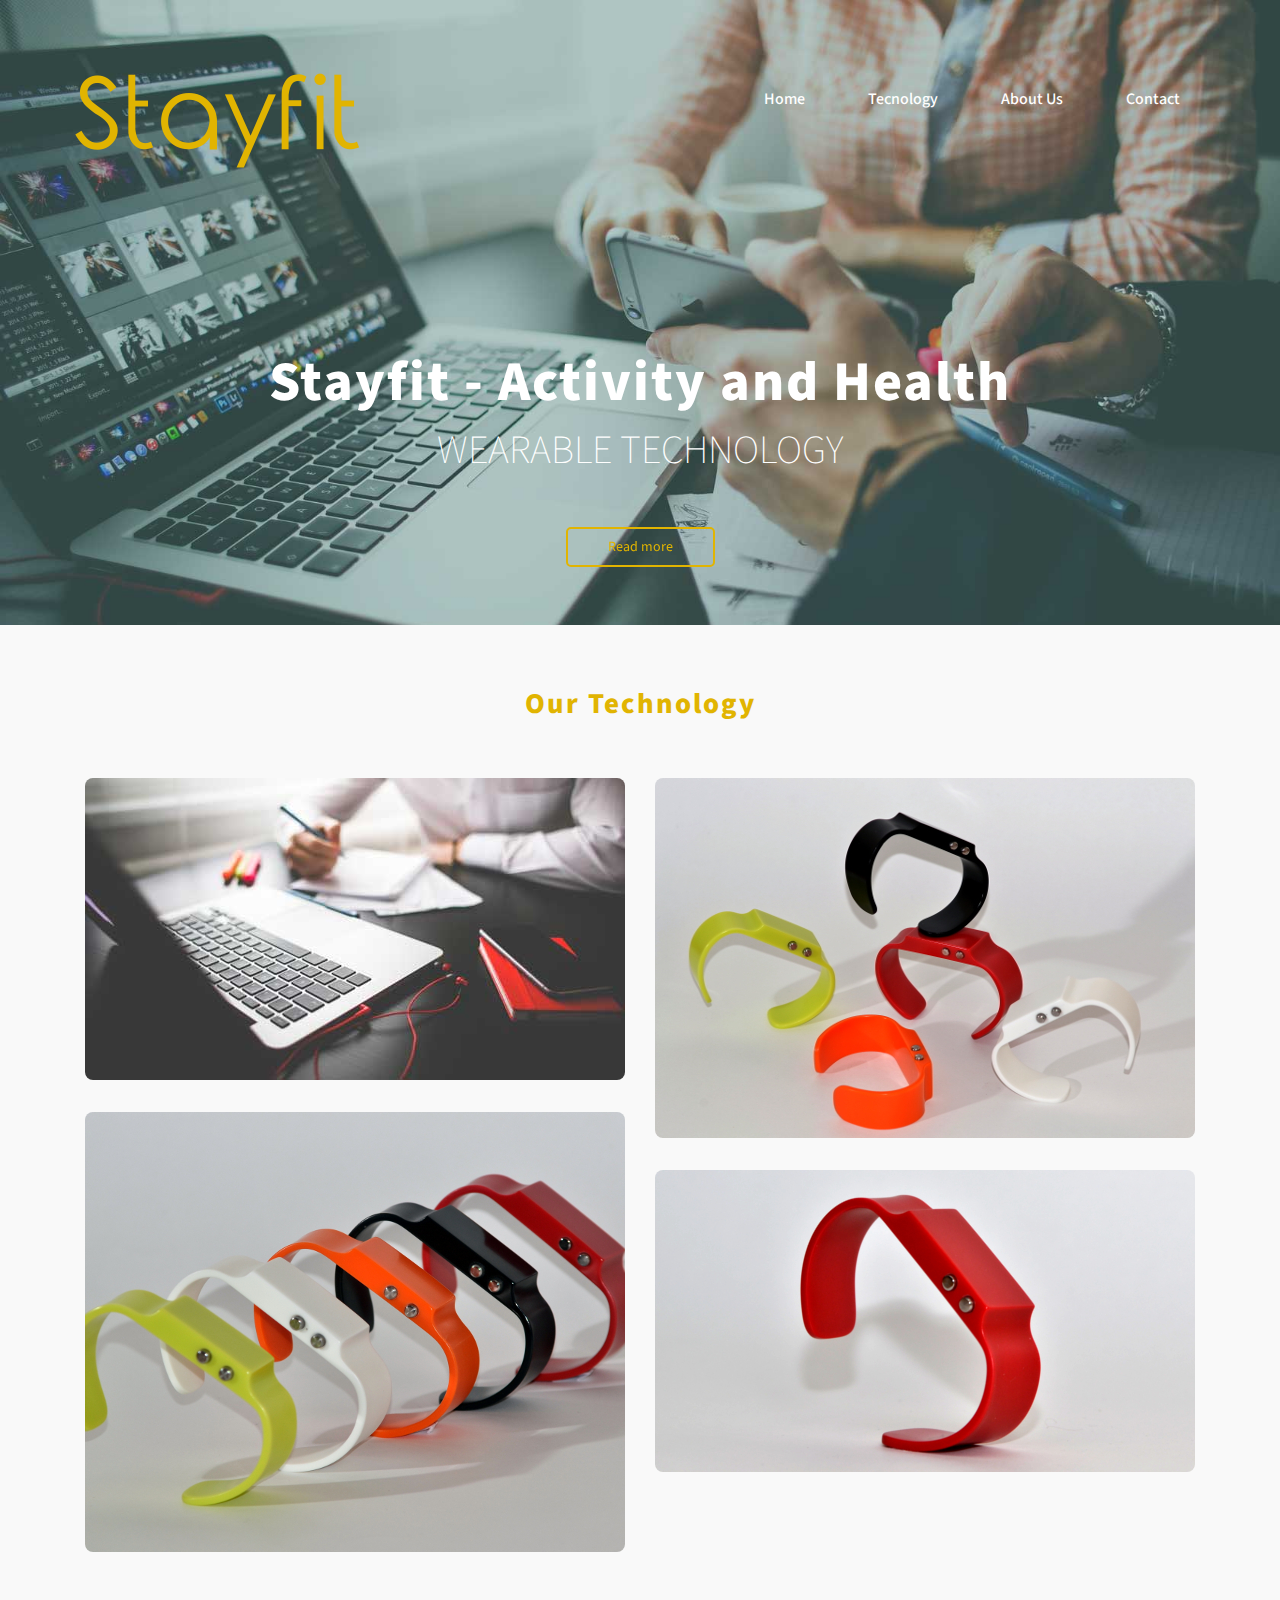
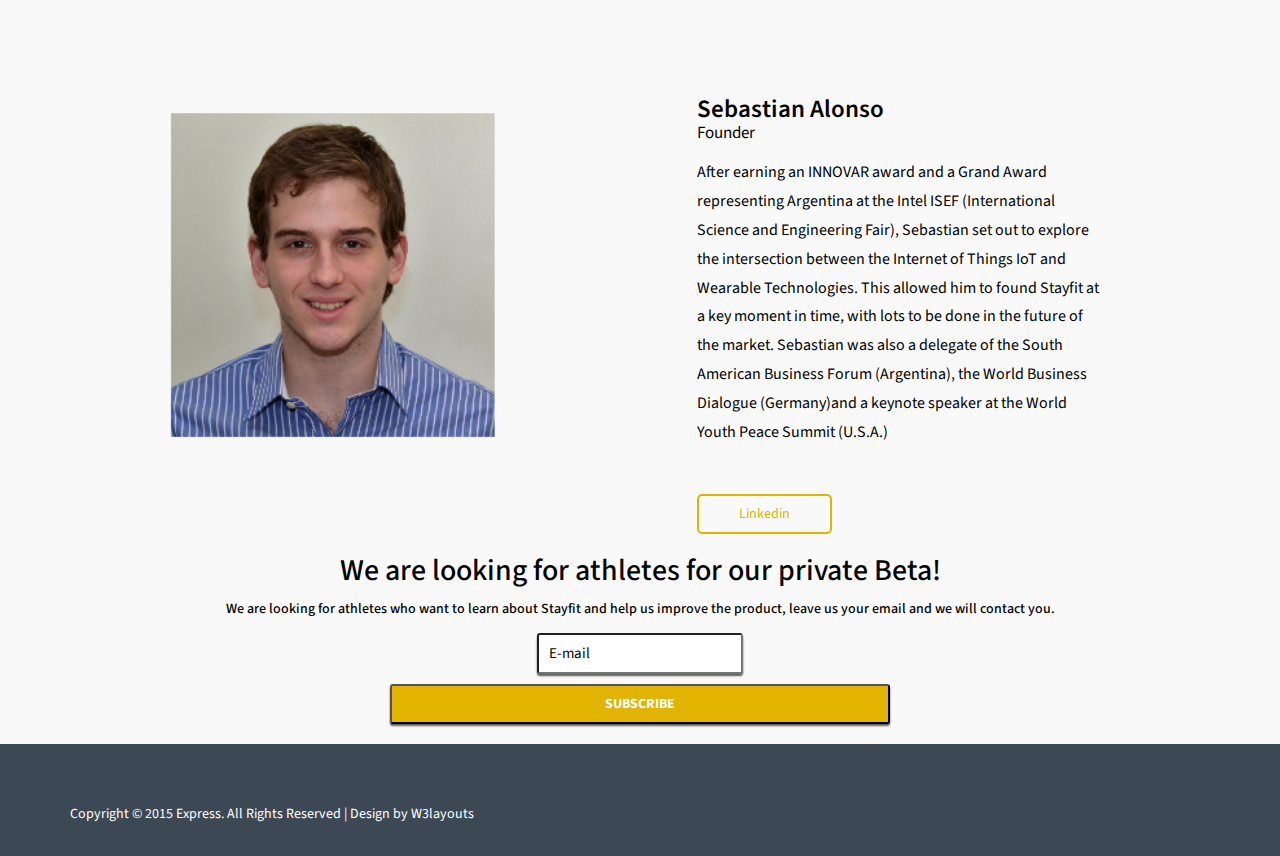
==== en.html @ 43229e10 "kept translating" ====
<!--
Author: W3layouts
Author URL: http://w3layouts.com
License: Creative Commons Attribution 3.0 Unported
License URL: http://creativecommons.org/licenses/by/3.0/
-->
<!DOCTYPE html>
<html>
<head>
<title>Stayfit - Wearable Technology</title>
<link href="css/bootstrap.css" rel="stylesheet" type="text/css" media="all" />
<link href="css/style.css" rel="stylesheet" type="text/css" media="all" />
<link href='http://fonts.googleapis.com/css?family=Source+Sans+Pro:200,300,400,600,700,900,200italic,300italic,400italic,600italic,700italic,900italic' rel='stylesheet' type='text/css'>
<!-- js -->
<script src="js/jquery-1.11.1.min.js"></script>
<!-- //js -->
<!-- for-mobile-apps -->
<meta name="viewport" content="width=device-width, initial-scale=1">
<meta http-equiv="Content-Type" content="text/html; charset=utf-8" />
<meta name="keywords" content="Express Responsive web template, Bootstrap Web Templates, Flat Web Templates, Andriod Compatible web template, 
Smartphone Compatible web template, free webdesigns for Nokia, Samsung, LG, SonyErricsson, Motorola web design" />
<script type="application/x-javascript"> addEventListener("load", function() { setTimeout(hideURLbar, 0); }, false);
		function hideURLbar(){ window.scrollTo(0,1); } </script>
<!-- //for-mobile-apps -->
<!-- start-smoth-scrolling -->
<script type="text/javascript" src="js/move-top.js"></script>
<script type="text/javascript" src="js/easing.js"></script>
<script type="text/javascript">
	jQuery(document).ready(function($) {
		$(".scroll").click(function(event){		
			event.preventDefault();
			$('html,body').animate({scrollTop:$(this.hash).offset().top},1000);
		});
	});
</script>
<!-- start-smoth-scrolling -->
</head>
<body>
<!-- banner -->
	<div class="banner">
		<div class="container">
			<div class="header">
				<div class="logo">
					<a href="index.html"><img src="images/logo.png" alt=" " /></a>
				</div>
				<div class="logo-right">
					<span class="menu"><img src="images/menu.png" alt=" "/></span>
						<nav class="cl-effect-1">
							<ul class="nav1">
								<li class="cap"><a href="index.html" class="act">Home</a></li>
								<li><a href="#portfolio" class="scroll">Tecnology</a></li>
								<li><a href="#about" class="scroll">About Us</a></li>
								<li><a href="#contact" class="scroll">Contact</a></li>
							</ul>
						</nav>
				</div>
				<div class="clearfix"> </div>
			</div>
			<!-- script for menu -->
					<script> 
						$( "span.menu" ).click(function() {
						$( "ul.nav1" ).slideToggle( 300, function() {
						 // Animation complete.
						});
						});
					</script>
				<!-- //script for menu -->
			<div class="banner-info">
				<h1>Stayfit - Activity and Health</h1>
				<p>Wearable Technology</p>
				<div class="read">
					<a href="#" class="hvr-rectangle-out">Read more</a>
				</div>
			</div>
		</div>
	</div>
<!-- //banner -->
<!-- portfolio -->
	<div id="portfolio" class="portfolio">
		<div class="container">
			<h2>Our Technology</h2>
			<div class="portfolio-grids">
				<div class="col-md-6 portfolio-grid">	
					<div class="portfolio-grid1">
					<a class="b-link-stripe b-animate-go"  title="">
						<img class="one" src="images/1.jpg" alt=" " title="Science Laboratory" />
						<div class="b-wrapper">
							<h2 class="b-animate b-from-left    b-delay03 ">
								<div class="text-info">
									<h4>Community</h4>
									<p>Study your performance and set challenges with our Android app. Through our platform you can run together with your team of friends and compete in the best exclusive tracks of Stayfit!</p>
								</div>
							</h2>
						</div>
					</a>
					</div>
					<div class="portfolio-grid1">
					<a class="b-link-stripe b-animate-go"  title="">
						<img class="one" src="images/4.jpg" alt=" " title="Science Laboratory" />
						<div class="b-wrapper">
							<h2 class="b-animate b-from-left    b-delay03 ">
								<div class="text-info text-info4">
									<h4>Laufzeit Philosophy</h4>
									<p>We understand that you need to trust your tech when out for a run. We know the situation and prepare all of our products with the highest quality standards so you can always trust them.</p>
								</div>
							</h2>
						</div>
					</a>
					</div>
				</div>
				<div class="col-md-6 portfolio-grid">
					<div class="portfolio-grid1">
					<a class="b-link-stripe b-animate-go"  title="">
						<img class="one" src="images/2.jpg" alt=" " title="Science Laboratory" />
						<div class="b-wrapper">
							<h2 class="b-animate b-from-left    b-delay03 ">
								<div class="text-info text-info2 Forest">
									<h4>Technology for Every Day</h4>
									<p>Our wristbands have every sensor needed for you to understand your activities to the fullest. From accelerometers through cardiac activity sensors, Stayfit is the ideal partner for your physical activity, sleep quality and much more.</p>
								</div>
							</h2>
						</div>
					</a>
					</div>
					<div class="portfolio-grid1">
					<a class="b-link-stripe b-animate-go"  title="">
						<img class="one" src="images/3.jpg" alt=" " title="Science Laboratory" />
						<div class="b-wrapper">
							<h2 class="b-animate b-from-left    b-delay03 ">
								<div class="text-info asd">
									<h4>Design and Simplicity</h4>
									<p>Our mission from the beggining was to keep an eye on what truly matters and remove all that is unnecessary. Stayfit is not a watch. Stayfit is partner of a more intelligent life where we take complete control of our health.</p>
								</div>
							</h2>
						</div>
					</a>
					</div>
				</div>
				<div class="clearfix"> </div>
			</div>
		</div>
	</div>
<link rel="stylesheet" href="css/swipebox.css">
	<script src="js/jquery.swipebox.min.js"></script> 
		<script type="text/javascript">
			jQuery(function($) {
				$(".swipebox").swipebox();
			});
		</script>
<!-- //portfolio -->
<!-- about -->
	<div id="about" class="about">
		<div class="container">
			<div class="about-info">
				<h3>Sebastian Alonso
					<span>Founder</span></h3>
				<p>After earning an INNOVAR award and a Grand Award representing Argentina at the Intel ISEF (International Science and Engineering Fair), Sebastian set out to explore the intersection between the Internet of Things IoT and Wearable Technologies. This allowed him to found Stayfit at a key moment in time, with lots to be done in the future of the market. Sebastian was also a delegate of the South American Business Forum (Argentina), the World Business Dialogue (Germany)and a keynote speaker at the World Youth Peace Summit (U.S.A.)</p>
				<div class="read">
					<a href="https://ar.linkedin.com/in/alonsebastian" class="hvr-rectangle-out scroll">Linkedin</a>
				</div>
			</div>
		</div>
	</div>
<!-- //about -->
<!-- Begin MailChimp Signup Form -->
<div id="optin" style="width: 100%; margin:0 auto">
<form action="//alonsebastian.us11.list-manage.com/subscribe/post?u=c02262a2a8865c7e4fb84cb01&amp;id=b937e9f103" method="post" id="mc-embedded-subscribe-form" name="mc-embedded-subscribe-form" class="validate" target="_blank" novalidate>
    <div id="mc_embed_signup_scroll">
<center>
	<h2>We are looking for athletes for our private Beta!</h2>
	<h5 style="padding-top: 15px; padding-bottom:15px; width:80%;">We are looking for athletes who want to learn about Stayfit and help us improve the product, leave us your email and we will contact you.</h3>
	<input type="email" value="E-mail" name="EMAIL" class="email" id="mce-EMAIL" onfocus="if(this.value==this.defaultValue)this.value='';" onblur="if(this.value=='')this.value=this.defaultValue;">

		<div class="response" id="mce-error-response" style="display:none"></div>
		<div class="response" id="mce-success-response" style="display:none"></div>

    <div style="position: absolute; left: -5000px;"><input type="text" name="b_c02262a2a8865c7e4fb84cb01_b937e9f103" tabindex="-1" value=""></div>
    <div class="clear"><input type="submit" value="Subscribe" name="subscribe" id="mc-embedded-subscribe" class="button"></div>
    </div>
</center>
</form>
</div>

<!--End mc_embed_signup-->
<!-- footer -->
	<div class="footer">
		<div class="container">
			<div class="footer-left">
				<p>Copyright © 2015 Express. All Rights Reserved | Design by<a href="http://w3layouts.com/"> W3layouts</a></p>
			</div>
<!--
			<div class="footer-right">
				<ul>
					<li><a href="#" class="twitter"> </a></li>
					<li><a href="#" class="in"> </a></li>
					<li><a href="#" class="dribble"> </a></li>
					<li><a href="#" class="be"> </a></li>
				</ul>
			</div>
-->
			<div class="clearfix"> </div>
		</div>
	</div>
<!-- //footer -->
<!-- here stars scrolling icon -->
	<script type="text/javascript">
		$(document).ready(function() {
			/*
				var defaults = {
				containerID: 'toTop', // fading element id
				containerHoverID: 'toTopHover', // fading element hover id
				scrollSpeed: 1200,
				easingType: 'linear' 
				};
			*/
								
			$().UItoTop({ easingType: 'easeOutQuart' });
								
			});
	</script>
<!-- //here ends scrolling icon -->
</body>
</html>
---- css/style.css ----
/*--
Author: W3layouts
Author URL: http://w3layouts.com
License: Creative Commons Attribution 3.0 Unported
License URL: http://creativecommons.org/licenses/by/3.0/
--*/
html, body{
    font-size: 100%;
	background:	#fff;
	font-family: 'Source Sans Pro', sans-serif;
}
body a{
	transition: 0.5s all ease;
	-webkit-transition: 0.5s all ease;
	-moz-transition: 0.5s all ease;
	-o-transition: 0.5s all ease;
	-ms-transition: 0.5s all ease;
}
h1,h2,h3,h4,h5,h6{
	margin:0;			   
}
p{
	margin:0;
}
ul,label{
	margin:0;
	padding:0;
}
body a:hover{
	text-decoration:none;
}
/*-- banner --*/
.banner{
	background:url(../images/banner.jpg) no-repeat 0px 0px;
	background-size:cover;
	-webkit-background-size:cover;
	-moz-background-size:cover;
	-ms-background-size:cover;
	-o-background-size:cover;
	min-height:625px;
}
.header{
	padding:2em 0;
}
.logo{
	float:left
}
.logo a{
	display:block;
}
.logo-right{
	float:right;
}
.logo-right span{
	display:none;
}
.logo-right ul{
	padding:3.5em 0 0 0em;
	margin:0;
}
.logo-right ul li{
	display:inline-block;
	margin:0 15px;
}
.logo-right ul li a{
	font-size:16px;
	text-decoration:none;
	color:#fff;
	font-weight:500;
	
}
.logo-right ul li a:hover{
	color: #e1b401;
	text-decoration:none;
}
.banner-info{
	padding:8em 0 0;
	text-align:center;
}
.banner-info h1{
	font-size: 3.5em;
	margin: 0;
	color: #fff;
	
	font-weight: 800;
	letter-spacing: 2px;
}
.banner-info p{
	font-size: 2.5em;
	margin: .2em 0 0;
	color: #fff;
	
	text-transform: uppercase;
	font-weight: 100;
}
.read{
	margin:3em 0 0;
}
.read a{
	padding: 8px 40px;
	color: #e1b401;
	font-size: 14px;
	text-decoration:none;
	border:2px solid #e1b401;
	border-radius:5px;
	-webkit-border-radius:5px;
	-moz-border-radius:5px;
	-o-border-radius:5px;
	-ms-border-radius:5px;
	
}
.read a:hover{
	text-decoration:none;
	color:#fff;
}
/*-- effect for nav --*/
.cl-effect-1 a::before,
.cl-effect-1 a::after {
	display: inline-block;
	opacity: 0;
	-webkit-transition: -webkit-transform 0.3s, opacity 0.2s;
	-moz-transition: -moz-transform 0.3s, opacity 0.2s;
	transition: transform 0.3s, opacity 0.2s;
}

.cl-effect-1 a::before {
	margin-right: 10px;
	content: '[';
	-webkit-transform: translateX(20px);
	-moz-transform: translateX(20px);
	transform: translateX(20px);
}

.cl-effect-1 a::after {
	margin-left: 10px;
	content: ']';
	-webkit-transform: translateX(-20px);
	-moz-transform: translateX(-20px);
	transform: translateX(-20px);
}

.cl-effect-1 a:hover::before,
.cl-effect-1 a:hover::after,
.cl-effect-1 a:focus::before,
.cl-effect-1 a:focus::after {
	opacity: 1;
	-webkit-transform: translateX(0px);
	-moz-transform: translateX(0px);
	transform: translateX(0px);
}
/*-- //effect --*/
/* Rectangle Out */
.hvr-rectangle-out {
  display: inline-block;
  vertical-align: middle;
  -webkit-transform: translateZ(0);
  transform: translateZ(0);
  box-shadow: 0 0 1px rgba(0, 0, 0, 0);
  -webkit-backface-visibility: hidden;
  backface-visibility: hidden;
  -moz-osx-font-smoothing: grayscale;
  position: relative;
  background:none;
  -webkit-transition-property: color;
  transition-property: color;
  -webkit-transition-duration: 0.3s;
  transition-duration: 0.3s;
}
.hvr-rectangle-out:before {
  content: "";
  position: absolute;
  z-index: -1;
  top: 0;
  left: 0;
  right: 0;
  bottom: 0;
  background:#e1b401;
  -webkit-transform: scale(0);
  transform: scale(0);
  -webkit-transition-property: transform;
  transition-property: transform;
  -webkit-transition-duration: 0.3s;
  transition-duration: 0.3s;
  -webkit-transition-timing-function: ease-out;
  transition-timing-function: ease-out;
	border-radius:5px;
	-webkit-border-radius:5px;
	-moz-border-radius:5px;
	-o-border-radius:5px;
	-ms-border-radius:5px;
}
.hvr-rectangle-out:hover, .hvr-rectangle-out:focus, .hvr-rectangle-out:active {
  color: white;
}
.hvr-rectangle-out:hover:before, .hvr-rectangle-out:focus:before, .hvr-rectangle-out:active:before {
  -webkit-transform: scale(1);
  transform: scale(1);
}
/*-- //banner --*/
/*-- portfolio --*/
.portfolio{
	padding:4em 0;
	background:#f9f9f9;
}
.portfolio h2,.contact h2{
	color:#e1b401;
	font-size:1.8em;
	text-align:center;
	margin:0 0 2em;
	
	font-weight: 800;
	letter-spacing: 2px;
}
.portfolio-grid img{
	width:100%;
	border-radius:8px;
	-webkit-border-radius:8px;
	-moz-border-radius:8px;
	-o-border-radius:8px;
	-ms-border-radius:8px;
}
.portfolio-grid1:nth-child(2){
	margin:2em 0 0;
}
.portfolio-grid1:nth-child(4){
	margin:2em 0 0;
}
/* lt-ie9 */
.b-link-stripe:hover .b-line{
	visibility:visible;
}
.b-link-stripe .b-line1{
	left:0;
}
.b-link-stripe .b-line2{
	left:20%;
	transition-delay:0.1s !important;
	-moz-transition-delay:0.1s !important;
	-ms-transition-delay:0.1s !important;
	-o-transition-delay:0.1s !important;
	-webkit-transition-delay:0.1s !important;
}
.b-link-stripe .b-line3{
	left:40%;
	transition-delay:0.2s !important;
	-moz-transition-delay:0.2s !important;
	-ms-transition-delay:0.2s !important;
	-o-transition-delay:0.2s !important;
	-webkit-transition-delay:0.2s !important;
}
.b-link-stripe .b-line4{
	left:60%;
	transition-delay:0.3s !important;
	-moz-transition-delay:0.3s !important;
	-ms-transition-delay:0.3s !important;
	-o-transition-delay:0.3s !important;
	-webkit-transition-delay:0.3s !important;
}
.b-link-stripe .b-line5{
	left:80%;
	transition-delay:0.4s !important;
	-moz-transition-delay:0.4s !important;
	-ms-transition-delay:0.4s !important;
	-o-transition-delay:0.4s !important;
	-webkit-transition-delay:0.4s !important;
}
.b-link-stripe:hover .b-line{
	opacity:1;
}

/*----- Strip -----*/
.b-link-stripe{
	position:relative;
	display:flex;
	vertical-align:top;
	font-weight: 300;
	overflow:hidden;
}
.b-link-stripe .b-wrapper{
	position:absolute;
	width:100%;
	height:100%;
	top:0;
	left:0;
	overflow:hidden;
}
.b-link-stripe .b-line{
	position:absolute;
	top:0;
	bottom:0;
	width:20%;
	background:rgba(15, 207, 140, 0.9);
	transition:all 0.5s linear;
	-moz-transition:all 0.5s linear;
	-ms-transition:all 0.5s linear;
	-o-transition:all 0.5s linear;
	-webkit-transition:all 0.5s linear;
	opacity:0;
	visibility:hidden;	/* lt-ie9 */
}
/*-- portfolio-img --*/
.b-animate-go{
	text-decoration:none;
}
.b-animate{
	transition: all 0.5s;
	-moz-transition: all 0.5s;
	-ms-transition: all 0.5s;
	-o-transition: all 0.5s;
	-webkit-transition: all 0.5s;
	visibility: hidden;
	
}
.b-animate img{
	margin-top:-40px;
	display: -webkit-inline-box;
}
/* lt-ie9 */
.b-animate-go:hover .b-animate{
	visibility:visible;
}
.b-from-left{
	position:relative;
	left:-100%;
}
.b-animate-go:hover .b-from-left{
	left:0;
}
.b-wrapper:hover {
	background:rgba(225, 180, 1, 0.64);
	transition: 0.5s all;
	-webkit-transition: 0.5s all;
	-o-transition: 0.5s all;
	-moz-transition: 0.5s all;
	-ms-transition: 0.5s all;
}
.text-info{
	padding:3.5em 0 0;
}
.text-info1{
	padding:8.5em 0 0;
}
.text-info4{
	padding:6.9em 0 0;
}
.text-info2{
	padding:5.5em 0 0;
}
.text-info h4{
	color: #fff;
	font-size: 27px;
	letter-spacing: 0px;
	margin: 0 0 0.3em;
	
	font-weight: 600;
}
.text-info p{
	color: #fff;
	font-size: 13px;
	margin: 0;
	
	font-weight: 400;
	letter-spacing: 0px;
}
/*-- //portfolio --*/
/*-- about --*/
.about{
	background:url(../images/5.jpg) no-repeat 0px 0px;
	background-size:cover;
	-webkit-background-size:cover;
	-moz-background-size:cover;
	-ms-background-size:cover;
	-o-background-size:cover;
	min-height:500px;
}
.about-info{
	margin: 5em 0em 0 0em;
	float: right;
	width: 45%;
}
.about h3{
	color:#000;
	font-size:25px;
	margin:0;
	
	font-weight: 600;
}
.about h3 span{
	display:block;
	font-weight:normal;
	font-size:17px;
}
.about-info p{
	color:#000;
	font-size: 16px;
	line-height: 1.8em;
	margin:1em 0 2em;
	
	width:80%;
	font-weight: 400;
}
.read1 a{
	padding: 8px 40px;
  color: #fff;
  font-size: 14px;
  text-decoration: none;
  border: 2px solid #fff;
  border-radius: 5px;
  -webkit-border-radius: 5px;
  -moz-border-radius: 5px;
  -o-border-radius: 5px;
  -ms-border-radius: 5px;
	
}
.read1 a:hover{
	text-decoration:none;
	color:#fff;
}
/*-- //about --*/
/*-- contact --*/
.contact{
	padding:4em 0;
	background:#f9f9f9;
}
.contact-info ul li.first,.contact-info ul li.second {
  border: none;
  list-style: none;
  margin-bottom:25px;
}
.position{
  position:relative;
}
.dot1{
	position:absolute;
	top: 4%;
	left:3.6%;
}
.dot1 span{
	background: url(../images/dot.png) no-repeat 0px 0px;
	display: block;
	height: 30px;
	width: 24px;
}
.dot{
	position:absolute;
	top: 17%;
	left:7.7%;
}
.dot span{
	background: url(../images/dot.png) no-repeat 0px 0px;
	display: block;
	height: 30px;
	width: 24px;
}
.user {
  background:url(../images/men.png) no-repeat -3px 1px #3c4955;
}
.icon, .icon2 {
  height:45px;
  width: 40px;
  display: block;
  float: left;
  border-top-left-radius: 5px;
  -o-border-top-left-radius: 5px;
  -moz-border-top-left-radius: 5px;
  -webkit-border-top-left-radius: 5px;
  border-border-bottom-left-radius: 5px;
  -o-border-bottom-left-radius: 5px;
  -moz-border-bottom-left-radius: 5px;
  -webkit-border-bottom-left-radius: 5px;
   
}
.contact input[type="text"], .contact textarea {
  width: 87%;
  padding: 11.5px 20px;
  color: #a6a5a5;
  font-size: 13px;
  font-weight: 700;
  outline: none;
  background: #f1f1f1;
  font-weight: 600;
  border: 2px solid #3c4955;
  border-left: none;
  border-top-right-radius: 5px;
  -o-border-top-right-radius: 5px;
  -moz-border-top-right-radius: 5px;
  -webkit-border-top-right-radius: 5px;
  -ms-border-bottom-right-radius: 5px;
  -o-border-bottom-right-radius: 5px;
  -moz-border-bottom-right-radius: 5px;
  -webkit-border-bottom-right-radius: 5px;
   
}
.contact textarea {
	resize:none;
	min-height:200px;
	width:94%;
}
.contact input[type="submit"] {
  font-size: 13px;
  font-weight: 500;
  color: #fff;
  cursor: pointer;
  outline: none;
  padding: 10px 10px;
  border:none;
  background:#e1b401;
  border-radius:5px;
  -o-border-radius:5px;
  -webkit-border-radius:5px;
  -moz-border-radius:5px;
  margin-right: 1.6em;
  width:100%;
  
  letter-spacing:2px;
  transition: 0.5s all ease;
	-webkit-transition: 0.5s all ease;
	-moz-transition: 0.5s all ease;
	-o-transition: 0.5s all ease;
	-ms-transition: 0.5s all ease;
}
.contact input[type="submit"]:hover{
	background:#3C4955;
	color:#e1b401;
}
.email {
  background: url(../images/message.png) no-repeat 0px 8px #3c4955;
}
.msg{
	background:url(../images/pen.png) no-repeat 2px 6px #3c4955;
	min-height:200px;
}
.contact-info{
	width:60%;
	margin:0 auto;
}
.first{
	float:left;
	width: 47.66666%;
}
.first:nth-child(2){
	margin-left:1.95em;
}
/*-- //contact --*/
/*-- footer --*/
.footer{
	padding:2em 0;
	background:#3c4955;
}
.footer-left{
	float:left;
}
.footer-left p{
	color:#fff;
	font-size:14px;
	margin:2em 0 0;
	
}
.footer-left p a{
	color:#fff;
}
.footer-left p a:hover{
	color:#48bf72;
	text-decoration:underline;
}
.footer-right{
	float:right;
}
.footer-right ul{
	padding:0;
	margin:0;
}
.footer-right ul li{
	display:inline-block;
	margin:0 10px;
}
.footer-right ul li a.twitter{
	background: url(../images/img-sp.png) no-repeat -93px -10px;
	display: block;
	width: 52px;
	height: 59px;
}
.footer-right ul li a.twitter:hover{
	background: url(../images/img-sp.png) no-repeat -14px -10px;
	display: block;
}
.footer-right ul li a.in{
	background: url(../images/img-sp.png) no-repeat -93px -79px;
	display: block;
	width: 52px;
	height: 59px;
}
.footer-right ul li a.in:hover{
	background: url(../images/img-sp.png) no-repeat -14px -79px;
	display: block;
}
.footer-right ul li a.dribble{
	background: url(../images/img-sp.png) no-repeat -93px -147px;
	display: block;
	width: 52px;
	height: 59px;
}
.footer-right ul li a.dribble:hover{
	background: url(../images/img-sp.png) no-repeat -16px -147px;
	display: block;
}
.footer-right ul li a.be{
	background: url(../images/img-sp.png) no-repeat -93px -217px;
	display: block;
	width: 52px;
	height: 59px;
}
.footer-right ul li a.be:hover{
	background: url(../images/img-sp.png) no-repeat -16px -217px;
	display: block;
}
/*-- //footer --*/
/*-- to-top --*/
#toTop {
	display: none;
	text-decoration: none;
	position: fixed;
	bottom: 20px;
	right: 2%;
	overflow: hidden;
	z-index: 999; 
	width: 32px;
	height: 32px;
	border: none;
	text-indent: 100%;
	background: url(../images/arrow.png) no-repeat 0px 0px;
}
#toTopHover {
	width: 32px;
	height: 32px;
	display: block;
	overflow: hidden;
	float: right;
	opacity: 0;
	-moz-opacity: 0;
	filter: alpha(opacity=0);
}
/*-- //to-top --*/
/*-----start-responsive-design------*/
@media (max-width:1280px){
	.dot {
	  left: 8%;
	}
	.dot1 {
	  left: 3.9%;
	}
}
@media (max-width:1024px){
	.banner-info h1 {
		font-size: 3em;
	}
	.banner-info p {
		font-size: 2em;
	}
	.banner-info {
		padding: 7em 0 0;
	}
	.banner {
	  min-height: 565px;
	}
	.about-info p {
		width: 100%;
	}
	.about-info {
	  margin: 2em 0em 0 0em;
	  width: 37%;
	}
	.about {
	  min-height: 320px;
	}
	.contact-info {
		width: 70%;
	}
	.first:nth-child(2) {
	  margin-left: 1.8em;
	}
	.contact textarea {
	  width: 93.5%;
	}
}
@media (max-width:768px){
	.logo-right ul li {
	  margin: 0 5px;
	}
	.banner-info h1 {
	  font-size:2em;
	}
	.banner-info {
	  padding: 5em 0 0;
	}
	.banner-info p {
	  font-size: 1.9em;
	}
	.banner {
	  min-height: 500px;
	}
	.b-link-stripe {
		display: inline-block;
	}
	.portfolio-grid1:nth-child(2) {
	  margin:1em 0;
	}
	.text-info h4 {
		font-size: 24px;
	}
	.text-info {
	  padding:5em 0 0;
	}
	.portfolio-grid {
	  width: 50%;
	  float: left;
	}
	.text-info1 {
	  padding: 8em 0 0;
	}
	.Forest{
		padding:5em 0 0;
	}
	.about-info {
	  margin: 4em 0em 0 0em;
	  width: 100%;
	  float: none;
	  text-align: center;
	}
	.read1 a {
	  color: #fff;
	  border: 2px solid #fff;
	}
	.contact-info {
	  width: 90%;
	}
	.footer-left {
	  float: none;
	  text-align: center;
	  margin-bottom: 1em;
	}
	.footer-right {
	  float: none;
	  text-align: center;
	}
	.asd {
	  padding: 4em 0 0;
	}
}
@media (max-width:736px){
	.contact input[type="text"], .contact textarea {
		width: 86%;
	}
	.first {
       width: 46%;
     }
	.first:nth-child(2) {
	  margin-left: 2.65em;
	}
	.contact textarea {
	  width: 93.5%;
	}
}
@media (max-width:667px){
	.logo-right ul {
	  padding: 3em 0 0 0em;
	}
	.banner-info h1 {
	  font-size: 2.4em;
	}
	.banner-info p {
	  font-size: 1.3em;
	}
	.text-info {
	  padding: 4.5em 0 0;
	}
	.text-info1 {
	  padding: 8em 0 0;
	}
	.contact-info {
	  width:98%;
	}
	.contact textarea {
	  width: 93%;
	}
	.first:nth-child(2) {
	  margin-left: 2.5em;
	}
}
@media (max-width: 640px){
	.logo-right ul li {
	  margin: 0;
	}
	.header {
	  padding: 1em 0;
	}
	.banner-info h1 {
	  font-size:1.8em;
	}
	.banner-info {
	  padding: 4em 0 0;
	}
	.banner {
	  min-height: 395px;
	}
	.portfolio,.contact {
	  padding: 3em 0;
	}
	.text-info1 {
	  padding: 8em 0 0;
	}
	.Forest{
		padding:5em 0 0;
	}
	.contact input[type="text"], .contact textarea {
	  width: 84%;
	}
	.first:nth-child(2) {
	  margin-left: 2.4em;
	}
	.dot {
	  left: 9.5%;
	}
	 .contact textarea {
	    width: 91.5%;
	}
	.dot1 {
	  left: 4.5%;
	}
	.asd {
	  padding: 4em 0 0;
	}
	.about {
      min-height: 370px;
    }
}
@media (max-width: 600px){
	.contact input[type="text"], .contact textarea {
	  width: 84%;
	}
	.first:nth-child(2) {
	  margin-left: 2.3em;
	}
	 .contact textarea {
	  width: 92%;
	}
}
@media (max-width:568px){
	.contact input[type="text"], .contact textarea {
	  width: 83%;
	}
	.first:nth-child(2) {
	  margin-left: 2.1em;
	}
	.contact-info {
	  width: 97%;
	}
	 .contact textarea {
	  width: 92%;
	}
}
@media (max-width:480px){
	.logo {
	  float: left;
	  width: 29%;
	}
	.banner-info {
      padding: 2em 0 0;
    }
	.logo img{
		width:100%;
	}
	.logo-right ul.nav1 li {
		display: inline-block;
		margin: 0;
		width: 100%;
		padding: 17px 1em;
		text-align: center;
		}
	.logo-right ul {
		position: absolute;
		padding: 0;
		margin: 0;
		left: 2%;
		width: 96%;
		z-index: 999;
		}
	span.menu {
		display: block;
		cursor: pointer;
		width: 100%;
		position: relative;
		text-align:right;
		margin: 3px 0;
		}
	ul.nav1{
		display:none;
		background:#48BF72;
		margin-top:2em;
		}
	.logo-right {
	  margin-top: 1.2em;
	}
	.banner-info h1 {
	  font-size: 1.5em;
	}
	.banner-info p {
	  font-size: 1.2em;
	}
	.read a,.read1 a {
	  padding: 7px 30px;
	  font-size: 13px;
	}
	.read {
	  margin: 2em 0 0;
	}
	.banner {
	   min-height: 330px;
	}
	.portfolio, .contact {
	}
    .portfolio h2, .contact h2 {
		margin: 0 0 1em;
	}
	.about h3 {
		font-size: 20px;
	}
	.about-info {
		margin: 2em 0em 0 0em;
	}
	.about h3 span {
	  font-size: 16px;
	}
	.about {
	  min-height: 360px;
	}
	.first {
	  width: 100%;
	  float: none;
	}
	.contact input[type="text"], .contact textarea {
	  width: 90%;
	}
	.dot {
	  left: 6.3%;
	}
	.first:nth-child(2) {
	  margin-left: 0;
	}
	.contact textarea {
	  width: 90%;
	}
	.dot1 {
	  left: 6.4%;
	}
	.footer {
		padding: 0em 0 2em;
	}
	.logo-right ul li a:hover {
		color: #000;
	}
	.col-md-6.portfolio-grid {
      padding: 0 5px;
    }
}
@media (max-width: 414px){
	.contact input[type="text"], .contact textarea {
	  width: 88%;
	}
	.logo {
	  width: 35%;
	}
}
@media (max-width:384px){
	.contact input[type="text"], .contact textarea {
	  width: 87%;
	}
	.contact-info {
	  width: 96%;
	}
}
@media (max-width:320px){
	.logo-right span img {
	  width: 100%;
	}
	.logo-right {
	  width: 15%;
	}
	.logo {
	  width: 42%;
	}
	.logo-right {
	  margin-top: 1em;
	}
	.banner-info h1 {
	  font-size: 1.3em;
	  letter-spacing: 0px;
	}
	.banner-info {
	  padding: 3em 0 0;
	}
	.banner-info p {
	  font-size: 1em;
	}
	.read a, .read1 a {
	  padding: 5px 15px;
	  font-size: 11px;
	}
	.read {
	  margin: 1.5em 0 0;
	}
	.banner {
	  min-height: 285px;
	}
	.portfolio h2, .contact h2 {
	  font-size: 1.6em;
	  letter-spacing: 0px;
	}
	.text-info h4 {
	  margin: 0 0 .1em;
	  font-size: 20px;
	}
	.text-info {
	  padding: 3em 0 0;
	}
	.text-info1 {
	  padding: 5.5em 0 0;
	}
	.Forest {
	  padding: 3em 0 0;
	}
	.about {
	  min-height:430px;
	}
	.contact input[type="text"], .contact textarea {
	  width: 84%;
	}
	.dot {
	  left: 9.9%;
	}
	.dot1 {
	  left: 9.8%;
	}
	.contact-info ul li.first, .contact-info ul li.second {
	  margin-bottom: 13px;
	}
	.asd {
	  padding: 2em 0 0;
	}
	.col-md-6.portfolio-grid {
	  padding:2px;
	}
	.footer-right ul li{
	  margin:0 5px;
    }
    .about h3 {
	  color: #fff;
	}
   .about p{
	  color: #fff;
   }
}
#optin {
	background: #f9f9f9 url(images/gloss.png) no-repeat bottom center;
	color: #000;
	padding: 20px 15px;
}
	#optin input {
		font-size: 15px;
		margin-bottom: 10px;
		padding: 8px 10px;
		border-radius: 3px;
		-moz-border-radius: 3px;
		-webkit-border-radius: 3px;
		box-shadow: 0 2px 2px #5a5a5a;
		-moz-box-shadow: 0 2px 2px #5a5a5a;
		-webkit-box-shadow: 0 2px 2px #5a5a5a
	}
		#optin input.email { background: #fff 10px center;}
		#optin input[type="submit"] {
			background: #e1b401 repeat-x top;
			color: #fff;
			cursor: pointer;
			font-size: 14px;
			font-weight: bold;
			padding: 8px 0;
			text-transform: uppercase;
			width: 40%;
			margin:0 auto;
		}
---- css/swipebox.css ----
.swipebox-overflow-hidden {
  overflow: hidden!important;
}

#swipebox-overlay img {
  border: none!important;
  width:50% !important;
}

#swipebox-overlay {
  width: 100%!important;
  height: 100%;
  position: fixed;
  top: 0;
  left: 0;
  opacity: 0;
  z-index: 9999;
  overflow: hidden;
  display: none;
  -webkit-user-select: none;
  -moz-user-select: none;
  user-select: none;
}

#swipebox-slider {
  height: 100%;
  left: 0;
  top: 0;
  width: 100%;
  white-space: nowrap;
  position: absolute;
}

#swipebox-slider .slide {
  background: url(../images/loader.gif) no-repeat center center;
  height: 100%;
  line-height: 1px;
  text-align: center;
  width: 100%;
  display: inline-block;
}

#swipebox-slider .slide:before {
  content: "";
  display: inline-block;
  height: 50%;
  width: 1px;
  margin-right: -1px;
}

#swipebox-slider .slide img {
  display: inline-block;
  max-height: 100%;
  max-width: 100%;
  width: auto;
  height: auto;
  vertical-align: middle;
}

#swipebox-action, #swipebox-caption {
  position: absolute;
  left: 0;
  z-index: 999;
  height: 50px;
  width: 100%;
}

#swipebox-action {
  bottom: -50px;
}
#swipebox-action.visible-bars {
  bottom: 0;
}

#swipebox-action.force-visible-bars {
  bottom: 0!important;
}

#swipebox-caption {
  top: -50px;
  text-align: center;
}
#swipebox-caption.visible-bars {
  top: 0;
}

#swipebox-caption.force-visible-bars {
  top: 0!important;
}

#swipebox-action #swipebox-prev, #swipebox-action #swipebox-next,
#swipebox-action #swipebox-close {
  background-image: url(../images/icons.png);
  background-repeat: no-repeat;
  border: none!important;
  text-decoration: none!important;
  cursor: pointer;
  position: absolute;
  width: 50px;
  height: 50px;
  top: 0;
}

#swipebox-action #swipebox-close {
  background-position: 15px 12px;
  left: 40px;
}

#swipebox-action #swipebox-prev {
  background-position: -32px 13px;
  right: 100px;
}

#swipebox-action #swipebox-next {
  background-position: -78px 13px;
  right: 40px;
}

#swipebox-action #swipebox-prev.disabled,
#swipebox-action #swipebox-next.disabled {
  filter: progid:DXImageTransform.Microsoft.Alpha(Opacity=30);
  opacity: 0.3;
}

#swipebox-slider.rightSpring {
  -moz-animation: rightSpring 0.3s;
  -webkit-animation: rightSpring 0.3s;
}

#swipebox-slider.leftSpring {
  -moz-animation: leftSpring 0.3s;
  -webkit-animation: leftSpring 0.3s;
}

@-moz-keyframes rightSpring {
  0% {
    margin-left: 0px;
  }

  50% {
    margin-left: -30px;
  }

  100% {
    margin-left: 0px;
  }
}

@-moz-keyframes leftSpring {
  0% {
    margin-left: 0px;
  }

  50% {
    margin-left: 30px;
  }

  100% {
    margin-left: 0px;
  }
}

@-webkit-keyframes rightSpring {
  0% {
    margin-left: 0px;
  }

  50% {
    margin-left: -30px;
  }

  100% {
    margin-left: 0px;
  }
}

@-webkit-keyframes leftSpring {
  0% {
    margin-left: 0px;
  }

  50% {
    margin-left: 30px;
  }

  100% {
    margin-left: 0px;
  }
}

/* Skin 
--------------------------*/
#swipebox-overlay {
  background:rgba(13, 13, 13, 0.88);
}

#swipebox-action, #swipebox-caption {
  text-shadow: 1px 1px 1px black;
  background-color: #0d0d0d;
  background-image: -webkit-gradient(linear, 50% 0%, 50% 100%, color-stop(0%, #0d0d0d), color-stop(100%, #000000));
  background-image: -webkit-linear-gradient(#0d0d0d, #000000);
  background-image: -moz-linear-gradient(#0d0d0d, #000000);
  background-image: -o-linear-gradient(#0d0d0d, #000000);
  background-image: linear-gradient(#0d0d0d, #000000);
  -webkit-box-shadow: 0 1px 1px 1px #212121, inset 0 1px 1px 1px black;
  -moz-box-shadow: 0 1px 1px 1px #212121, inset 0 1px 1px 1px black;
  box-shadow: 0 1px 1px 1px #212121, inset 0 1px 1px 1px black;
  filter: progid:DXImageTransform.Microsoft.Alpha(Opacity=95);
  opacity: 0.95;
}

#swipebox-action {
  -webkit-box-shadow: 0 -1px -1px 1px #212121, inset 0 -1px -1px 1px black;
  -moz-box-shadow: 0 -1px -1px 1px #212121, inset 0 -1px -1px 1px black;
  box-shadow: 0 -1px -1px 1px #212121, inset 0 -1px -1px 1px black;
}

#swipebox-caption {
  color: white!important;
  font-size: 15px;
  line-height: 43px;
  font-family: Helvetica, Arial, sans-serif;
}
@media(max-width:768px){
  #swipebox-slider .slide img {
  display: inline-block;
  max-height: 100%;
  max-width: 91%;
  }
}
@media(max-width:480px){
#swipebox-overlay img {
	  width: 80%!important;
	}
}
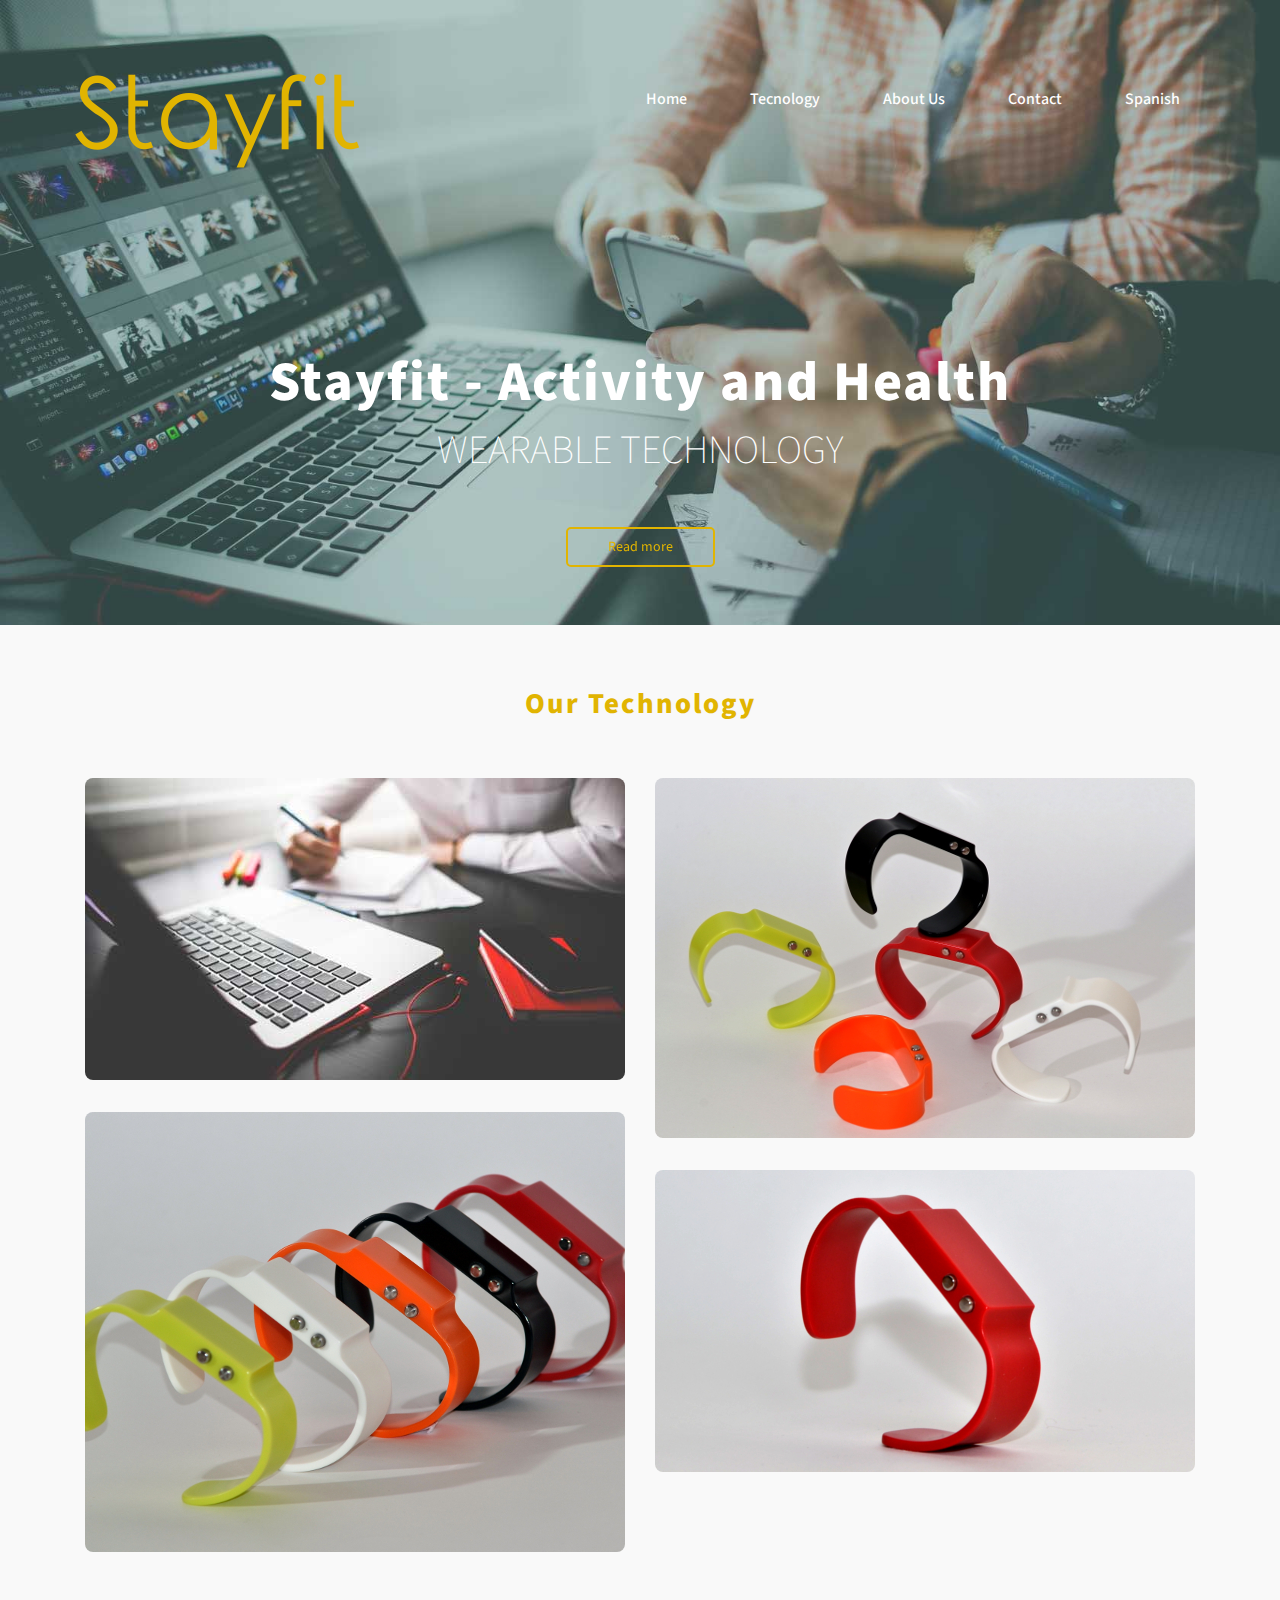
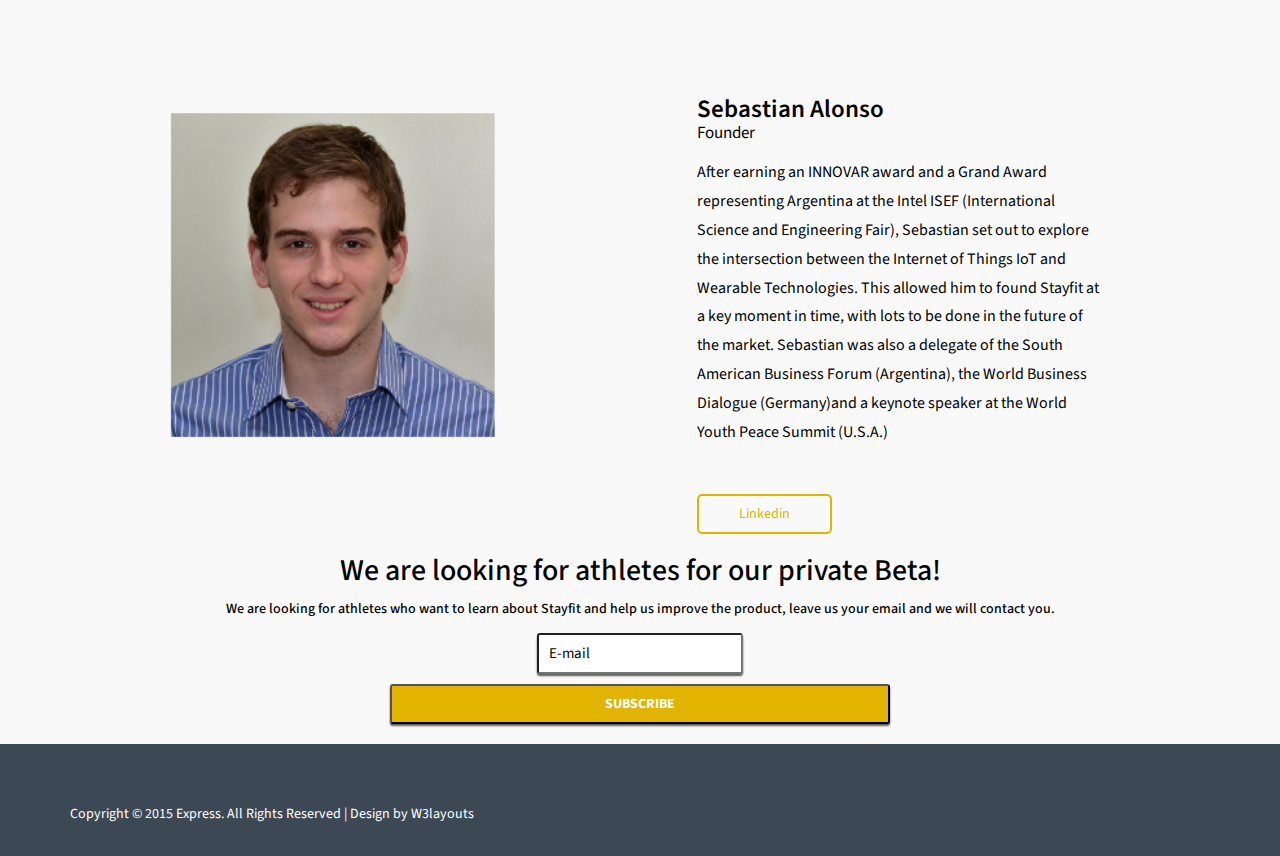
==== commit 2965f7e0: "added language buttons" ====
--- a/en.html
+++ b/en.html
@@ -51,6 +51,7 @@
 								<li><a href="#portfolio" class="scroll">Tecnology</a></li>
 								<li><a href="#about" class="scroll">About Us</a></li>
 								<li><a href="#contact" class="scroll">Contact</a></li>
+								<li><a href="/" class="scroll">Spanish</a></li>
 							</ul>
 						</nav>
 				</div>
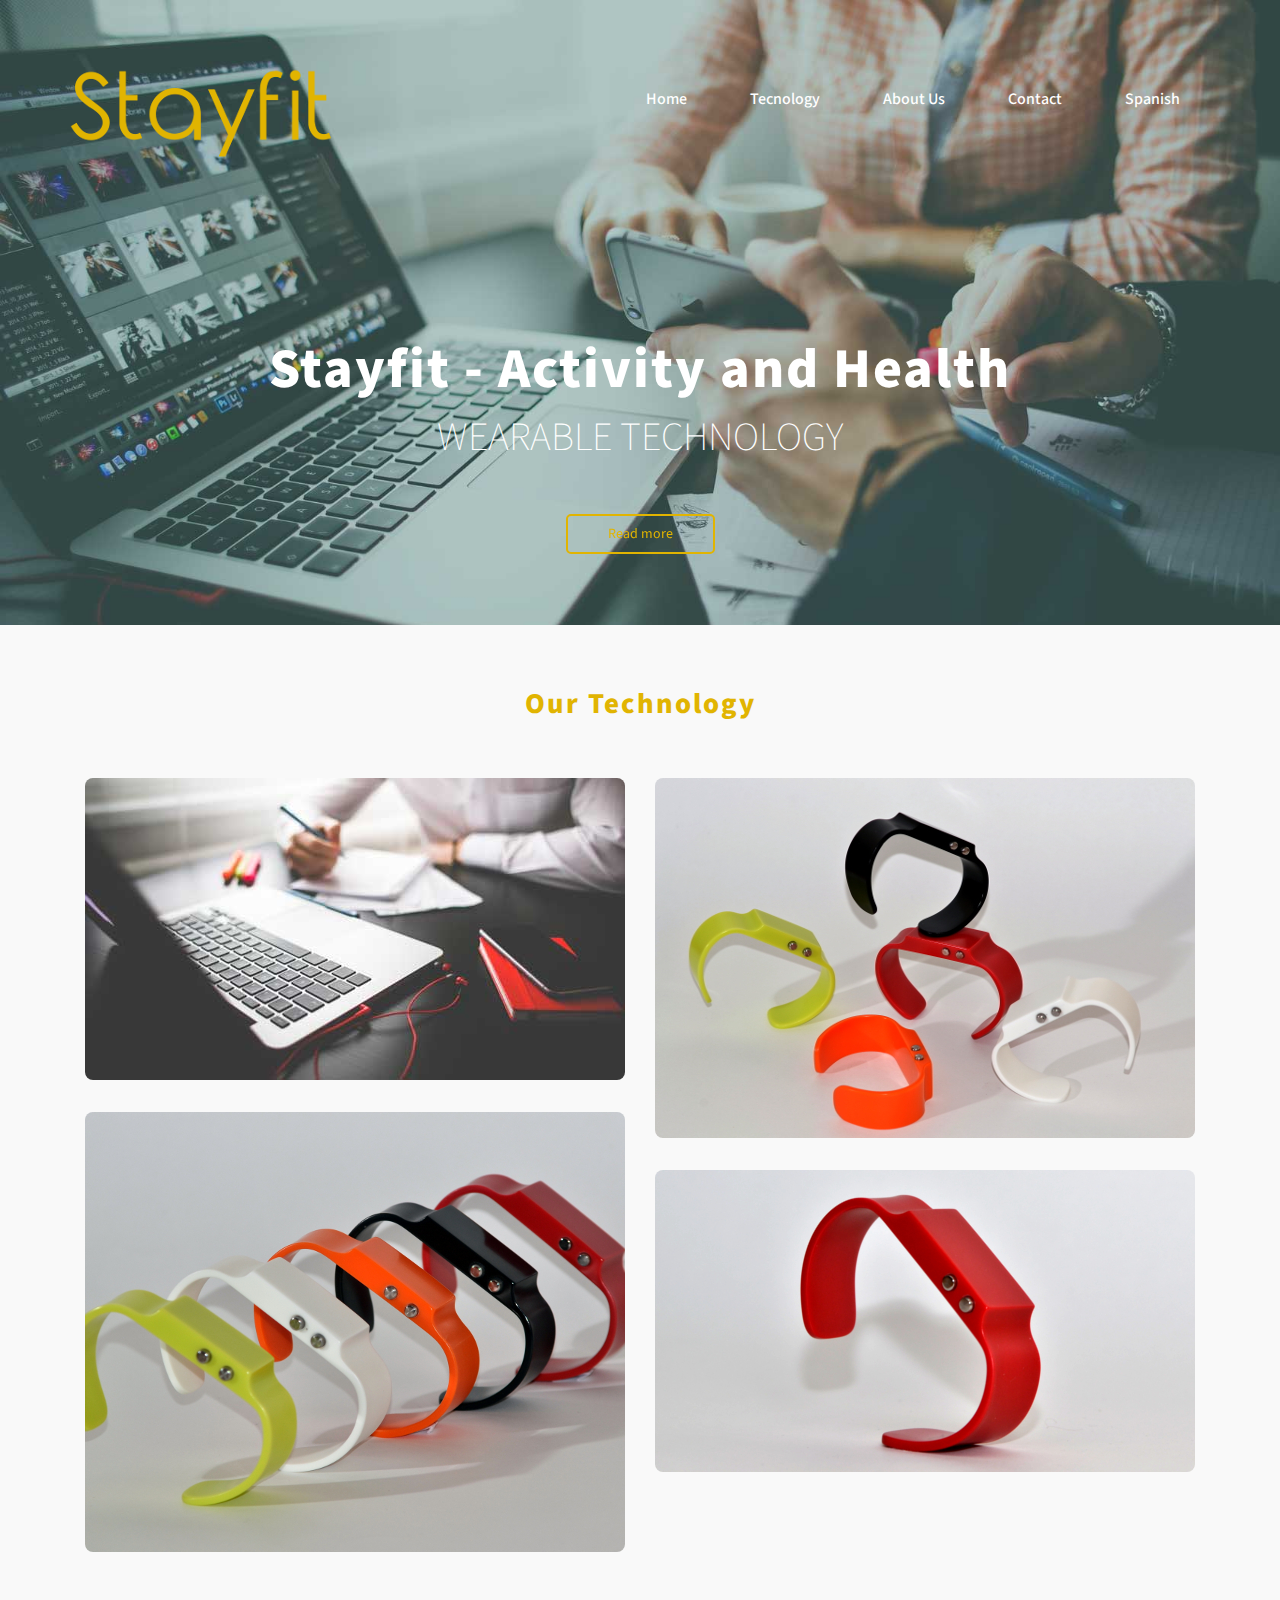
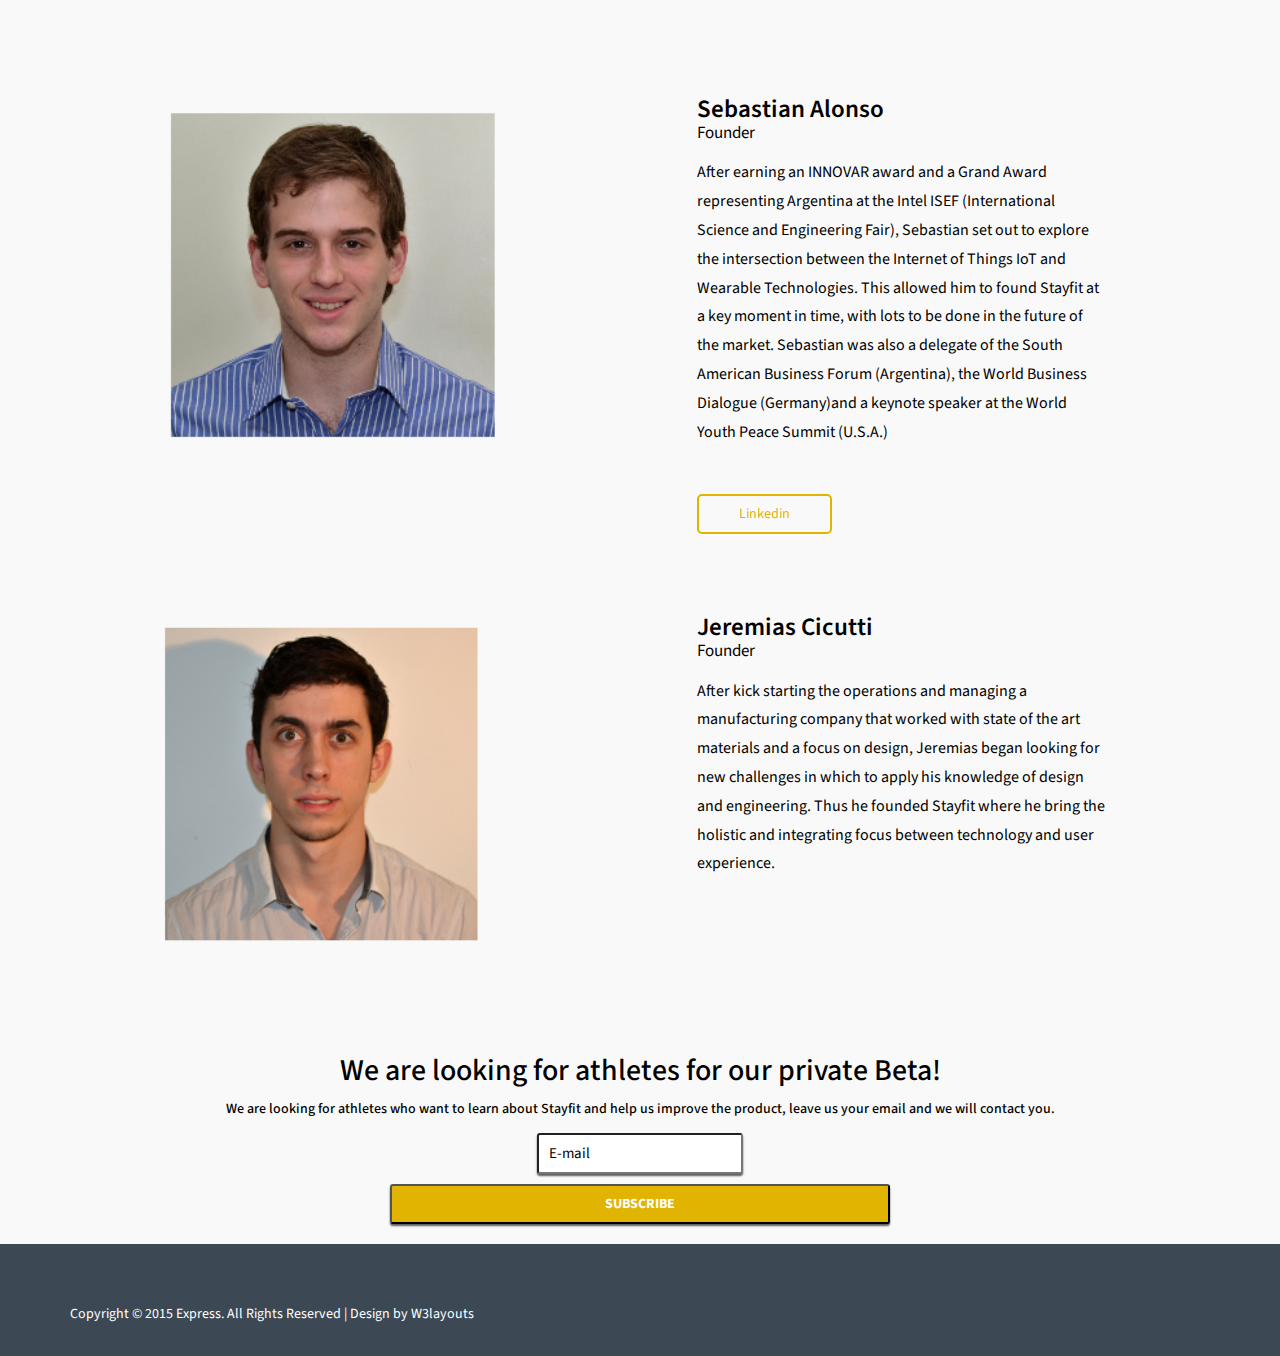
==== commit d1b802b1: "added jere to the english v" ====
--- a/en.html
+++ b/en.html
@@ -50,8 +50,8 @@
 								<li class="cap"><a href="index.html" class="act">Home</a></li>
 								<li><a href="#portfolio" class="scroll">Tecnology</a></li>
 								<li><a href="#about" class="scroll">About Us</a></li>
-								<li><a href="#contact" class="scroll">Contact</a></li>
-								<li><a href="/" class="scroll">Spanish</a></li>
+								<li><a href="#optin" class="scroll">Contact</a></li>
+								<li><a href="/">Spanish</a></li>
 							</ul>
 						</nav>
 				</div>
@@ -150,7 +150,7 @@
 		</script>
 <!-- //portfolio -->
 <!-- about -->
-	<div id="about" class="about">
+	<div id="about" class="about aboutseba">
 		<div class="container">
 			<div class="about-info">
 				<h3>Sebastian Alonso
@@ -159,6 +159,19 @@
 				<div class="read">
 					<a href="https://ar.linkedin.com/in/alonsebastian" class="hvr-rectangle-out scroll">Linkedin</a>
 				</div>
+			</div>
+		</div>
+	</div>
+	<div class="about aboutjere">
+		<div class="container">
+			<div class="about-info">
+				<h3>Jeremias Cicutti
+					<span>Founder</span></h3>
+				<p>After kick starting the operations and managing a manufacturing company that worked with state of the art materials and a focus on design, Jeremias began looking for new challenges in which to apply his knowledge of design and engineering. Thus he founded Stayfit where he bring the holistic and integrating focus between technology and user experience.</p>
+<!--				<div class="read">
+					<a href="https://ar.linkedin.com/in/alonsebastian" class="hvr-rectangle-out scroll">Linkedin</a>
+				</div>
+-->
 			</div>
 		</div>
 	</div>
--- a/css/style.css
+++ b/css/style.css
@@ -364,8 +364,13 @@
 }
 /*-- //portfolio --*/
 /*-- about --*/
+.aboutseba{
+	background:url(../images/5.jpg) no-repeat 0px 0px;
+}
+.aboutjere{
+	background:url(../images/6.jpg) no-repeat 0px 0px;
+}
 .about{
-	background:url(../images/5.jpg) no-repeat 0px 0px;
 	background-size:cover;
 	-webkit-background-size:cover;
 	-moz-background-size:cover;
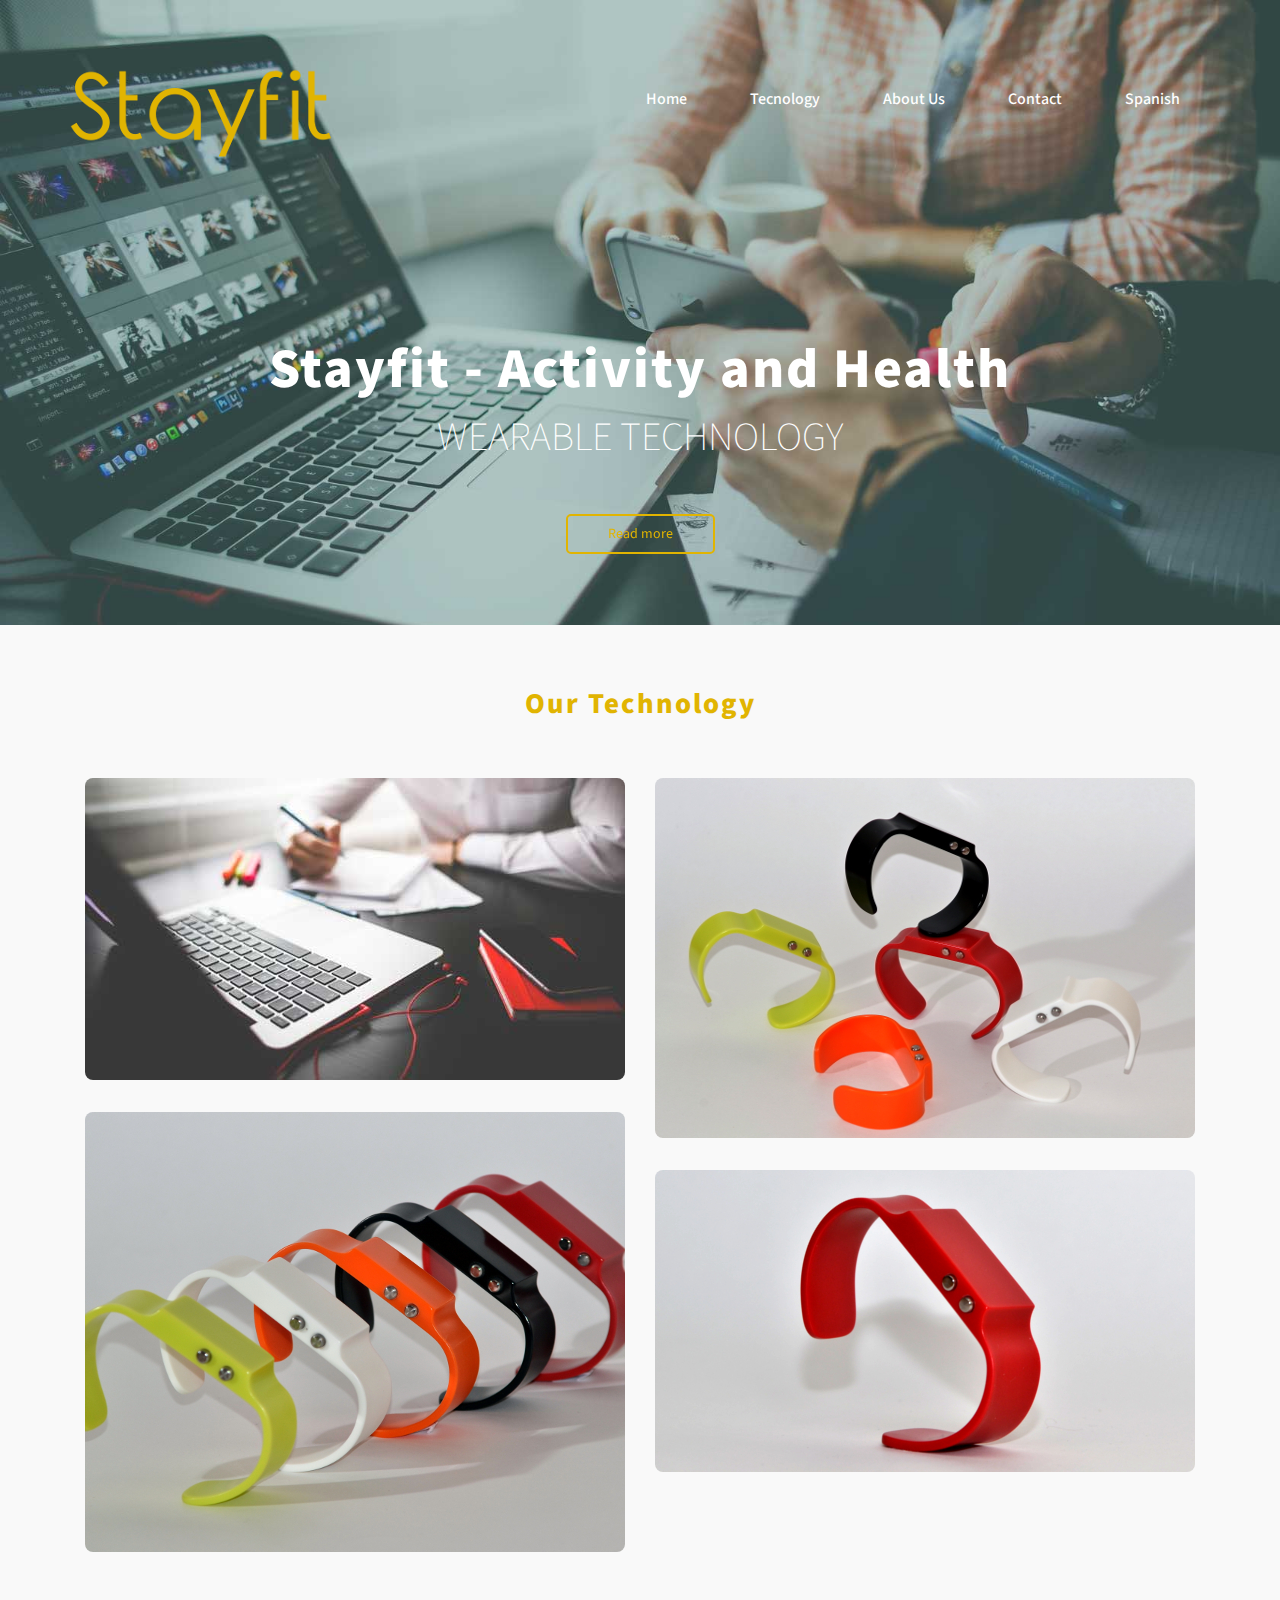
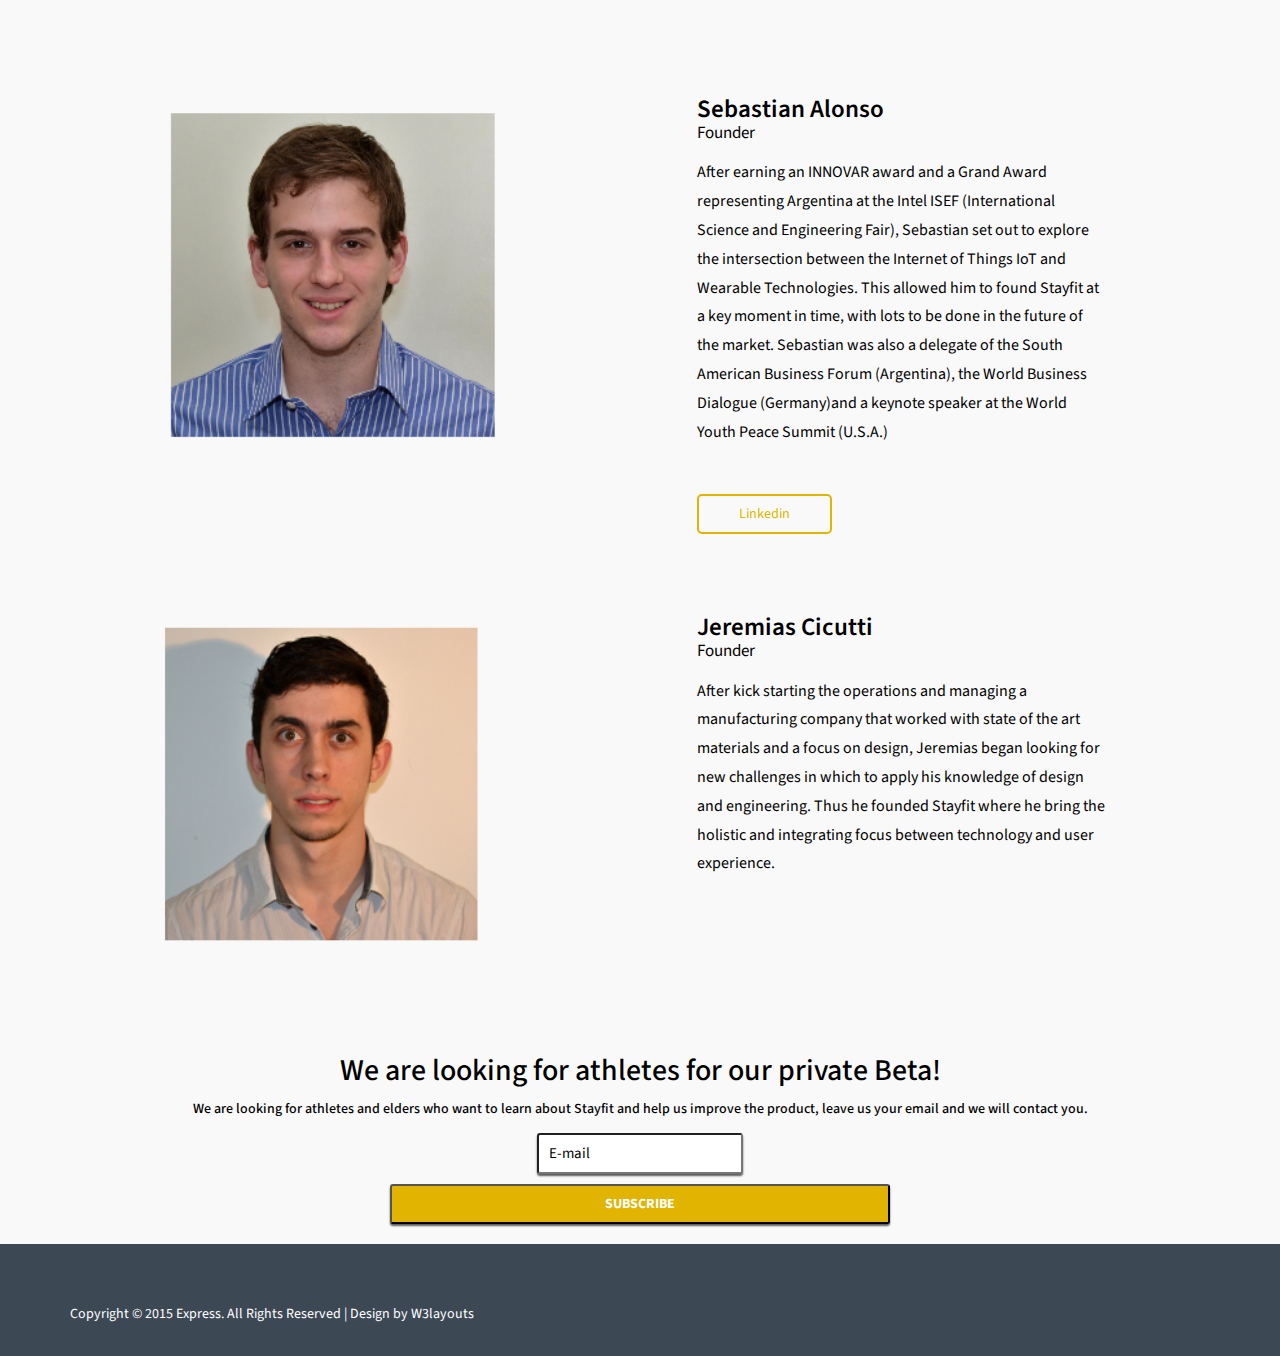
==== commit 62083805: "addapted the idea to elders care" ====
--- a/en.html
+++ b/en.html
@@ -88,8 +88,8 @@
 						<div class="b-wrapper">
 							<h2 class="b-animate b-from-left    b-delay03 ">
 								<div class="text-info">
-									<h4>Community</h4>
-									<p>Study your performance and set challenges with our Android app. Through our platform you can run together with your team of friends and compete in the best exclusive tracks of Stayfit!</p>
+									<h4>Smart Life for the elder</h4>
+									<p>Study your performance and set milestones with our Android app. Through our platform you can monitor your body's activity and have a deeply customized and quantitative health care</p>
 								</div>
 							</h2>
 						</div>
@@ -102,7 +102,7 @@
 							<h2 class="b-animate b-from-left    b-delay03 ">
 								<div class="text-info text-info4">
 									<h4>Laufzeit Philosophy</h4>
-									<p>We understand that you need to trust your tech when out for a run. We know the situation and prepare all of our products with the highest quality standards so you can always trust them.</p>
+									<p>We understand that you need to trust your technology when you health depends on it. The quality of our products was carefully designed to focus on you and your body.</p>
 								</div>
 							</h2>
 						</div>
@@ -182,7 +182,7 @@
     <div id="mc_embed_signup_scroll">
 <center>
 	<h2>We are looking for athletes for our private Beta!</h2>
-	<h5 style="padding-top: 15px; padding-bottom:15px; width:80%;">We are looking for athletes who want to learn about Stayfit and help us improve the product, leave us your email and we will contact you.</h3>
+	<h5 style="padding-top: 15px; padding-bottom:15px; width:80%;">We are looking for athletes and elders who want to learn about Stayfit and help us improve the product, leave us your email and we will contact you.</h3>
 	<input type="email" value="E-mail" name="EMAIL" class="email" id="mce-EMAIL" onfocus="if(this.value==this.defaultValue)this.value='';" onblur="if(this.value=='')this.value=this.defaultValue;">
 
 		<div class="response" id="mce-error-response" style="display:none"></div>
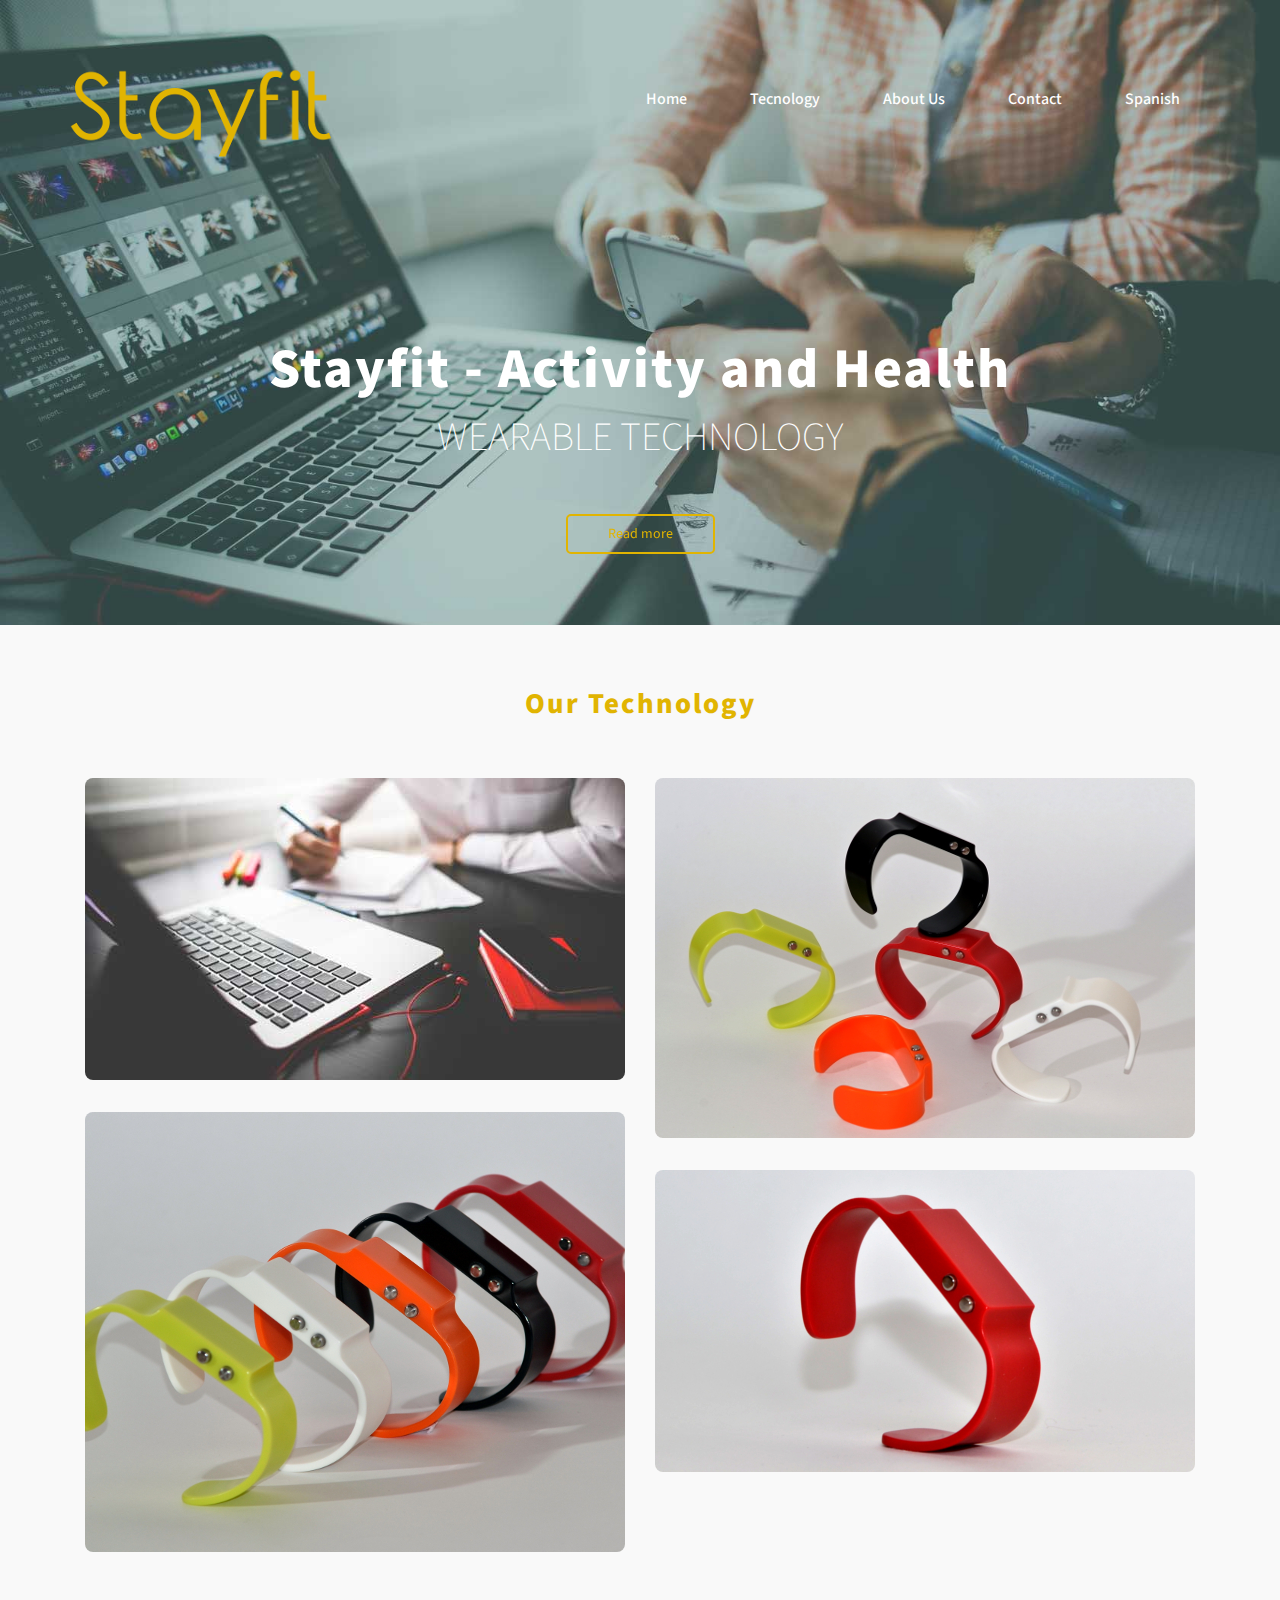
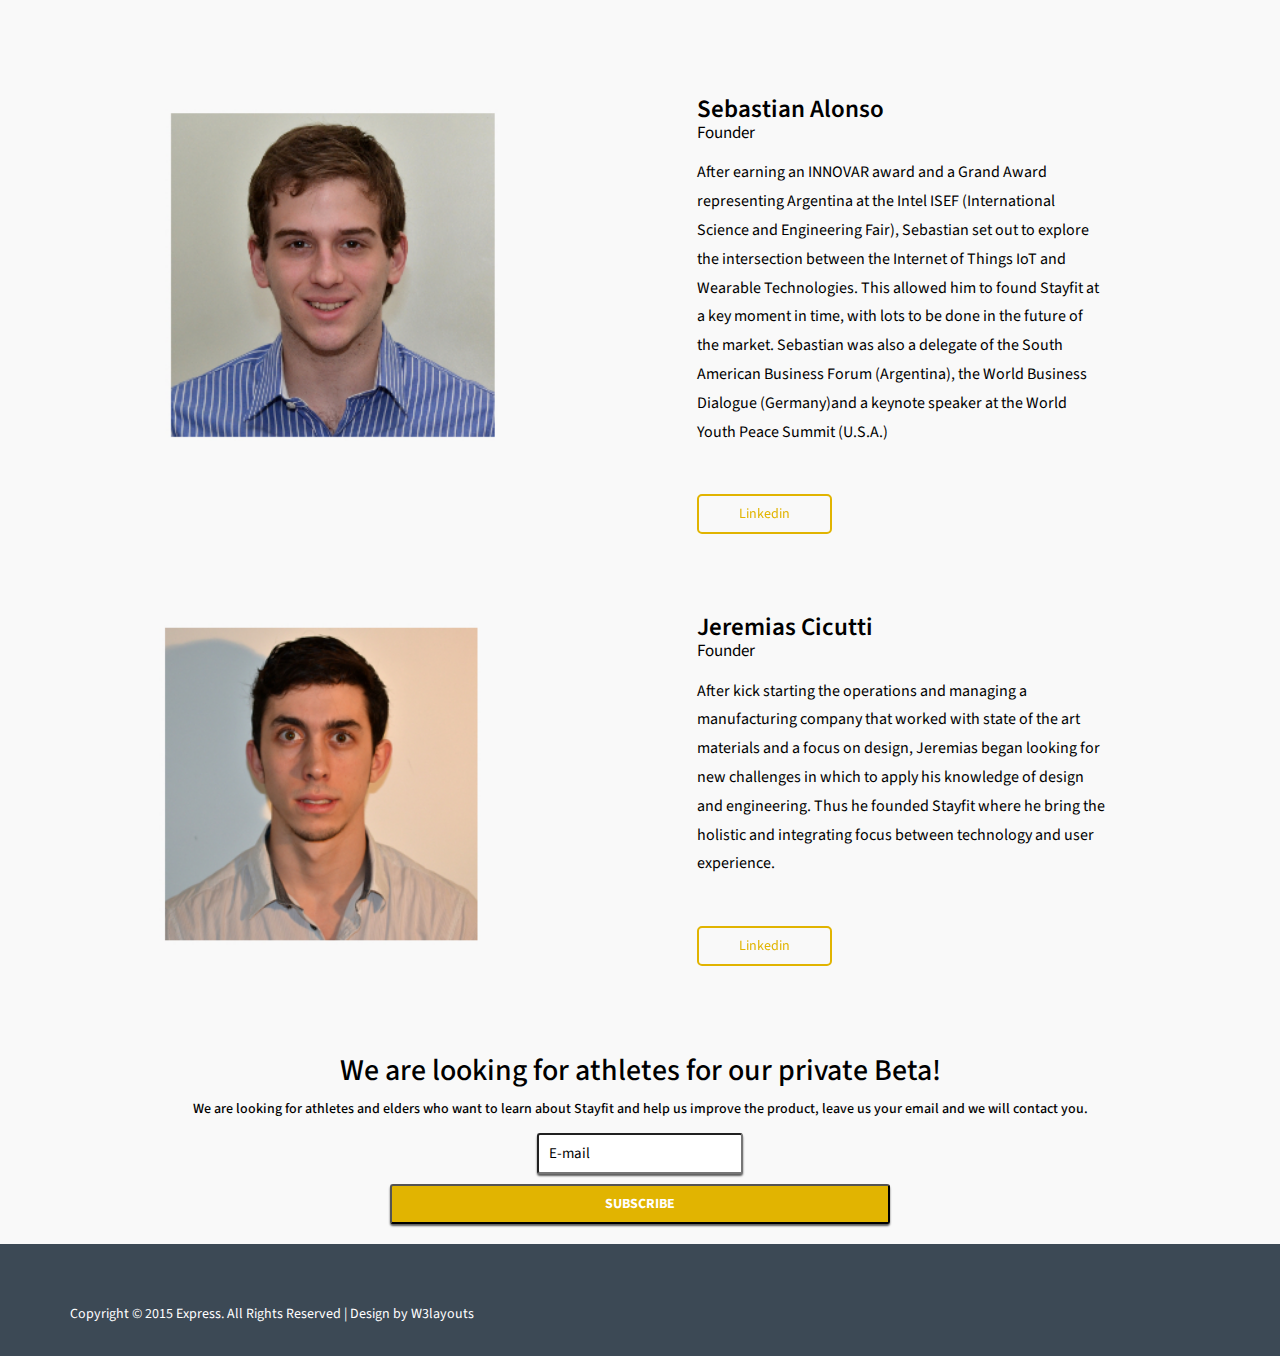
==== commit 87952f10: "added jeres linkedin" ====
--- a/en.html
+++ b/en.html
@@ -168,10 +168,10 @@
 				<h3>Jeremias Cicutti
 					<span>Founder</span></h3>
 				<p>After kick starting the operations and managing a manufacturing company that worked with state of the art materials and a focus on design, Jeremias began looking for new challenges in which to apply his knowledge of design and engineering. Thus he founded Stayfit where he bring the holistic and integrating focus between technology and user experience.</p>
-<!--				<div class="read">
-					<a href="https://ar.linkedin.com/in/alonsebastian" class="hvr-rectangle-out scroll">Linkedin</a>
-				</div>
--->
+				<div class="read">
+					<a href="https://ar.linkedin.com/in/juan-jeremias-cicutti-799811109/en" class="hvr-rectangle-out scroll">Linkedin</a>
+				</div>
+
 			</div>
 		</div>
 	</div>
